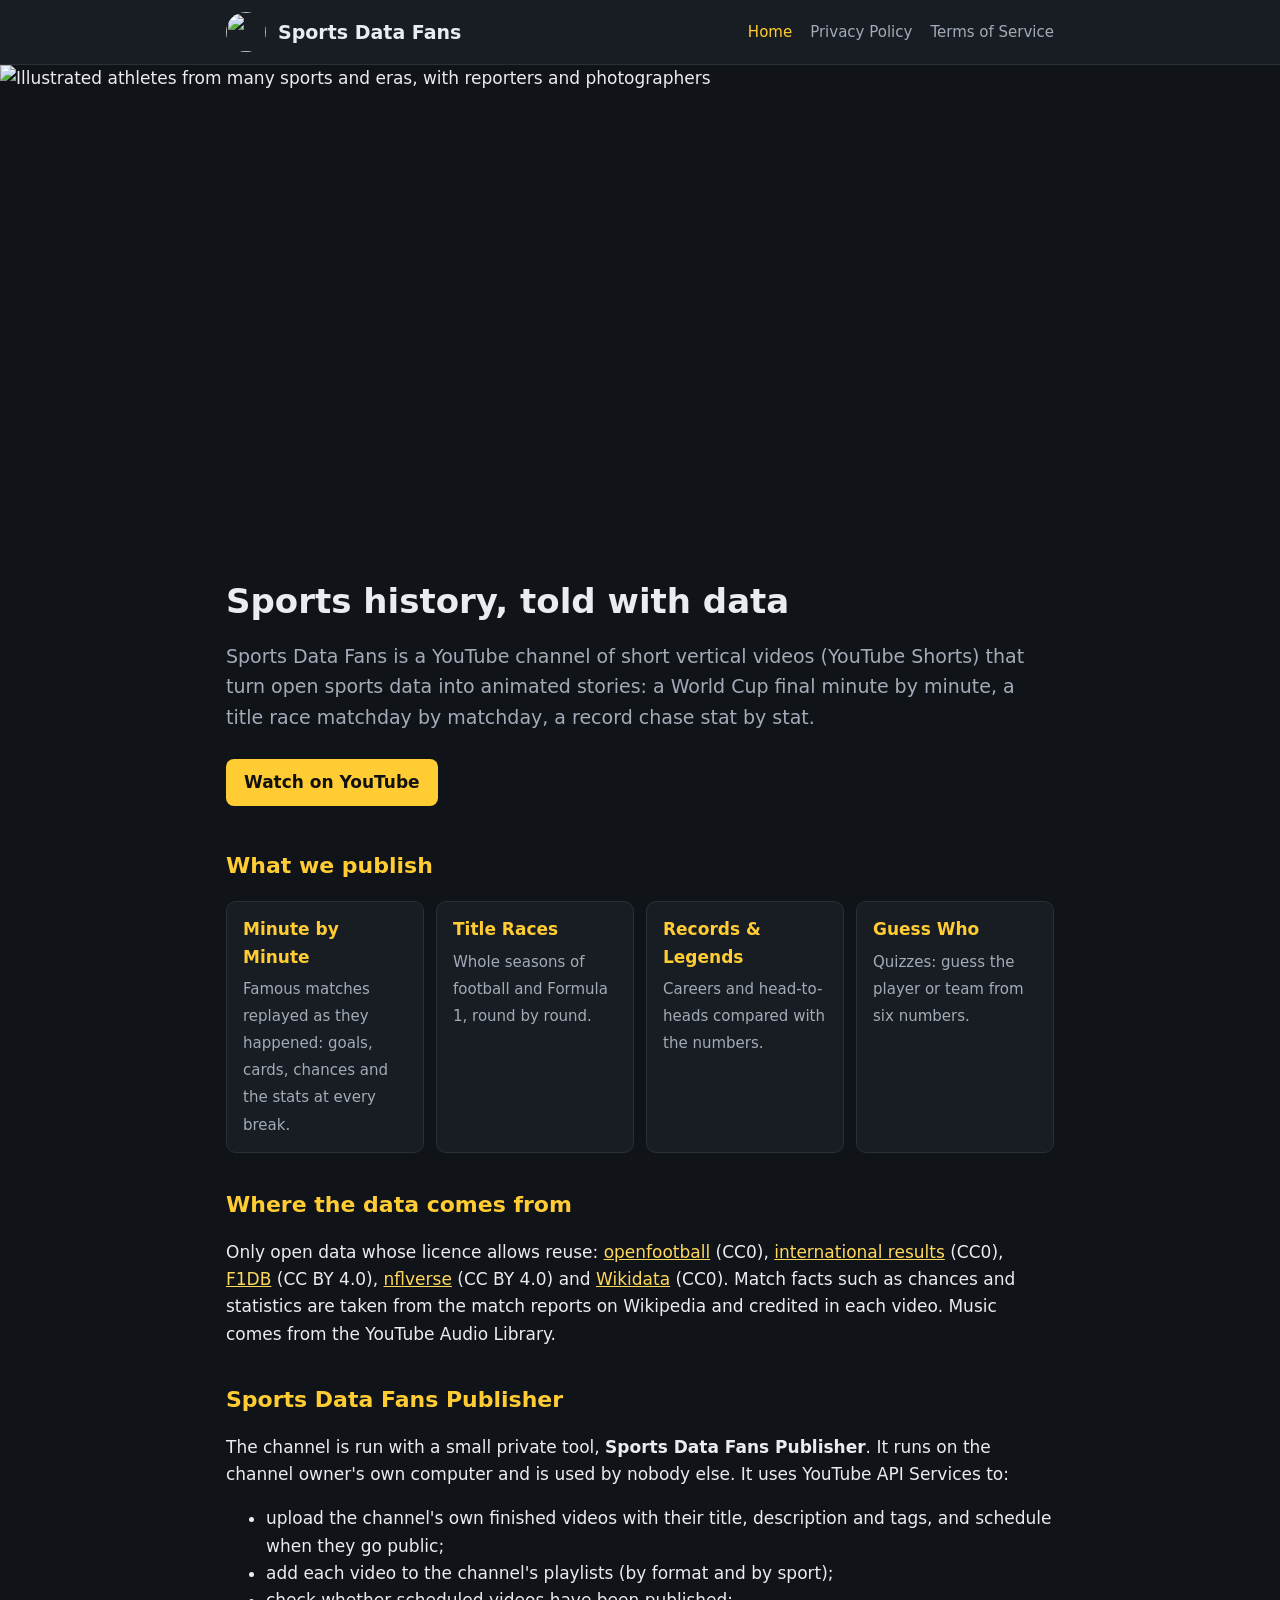
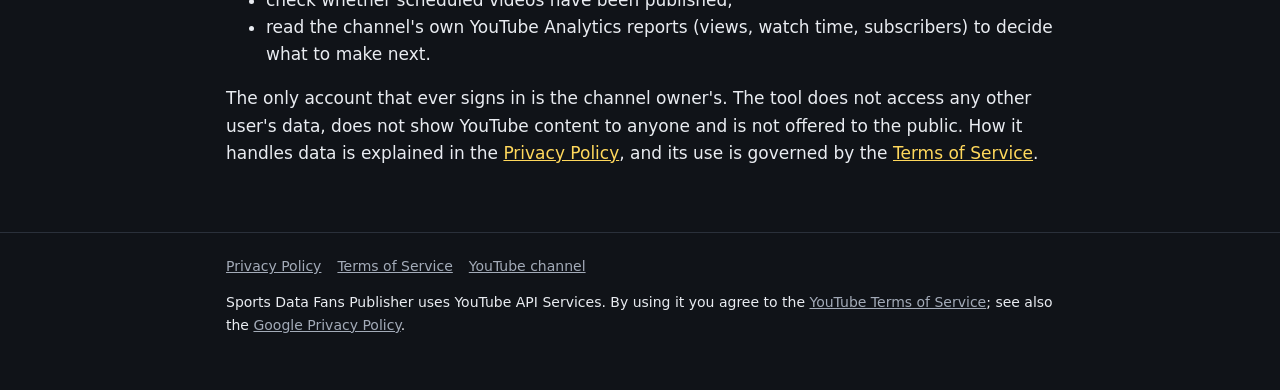
==== index.html @ 46db174c "web: portada, política de privacidad y términos" ====
<!doctype html>
<html lang="en">
<head>
<meta charset="utf-8">
<meta name="viewport" content="width=device-width, initial-scale=1">
<title>Sports Data Fans</title>
<meta name="description" content="Sports Data Fans is a YouTube channel of short, animated sports data stories: minute-by-minute finals, title races, records and quizzes.">
<link rel="icon" href="assets/favicon.png">
<link rel="stylesheet" href="style.css">
</head>
<body>
<header class="top">
  <div class="wrap">
    <a class="logo" href="./"><img src="assets/avatar.png" alt="">Sports Data Fans</a>
    <nav>
      <a href="./" aria-current="page">Home</a>
      <a href="privacy.html">Privacy Policy</a>
      <a href="terms.html">Terms of Service</a>
    </nav>
  </div>
</header>
<div class="hero"><img src="assets/banner.jpg" alt="Illustrated athletes from many sports and eras, with reporters and photographers"></div>
<main class="wrap">
  <h1>Sports history, told with data</h1>
  <p class="lead">Sports Data Fans is a YouTube channel of short vertical videos (YouTube Shorts) that turn open sports data into animated stories: a World Cup final minute by minute, a title race matchday by matchday, a record chase stat by stat.</p>
  <a class="button" href="https://www.youtube.com/@SportsDataFans">Watch on YouTube</a>

  <h2>What we publish</h2>
  <div class="cards">
    <div class="card"><b>Minute by Minute</b><span>Famous matches replayed as they happened: goals, cards, chances and the stats at every break.</span></div>
    <div class="card"><b>Title Races</b><span>Whole seasons of football and Formula 1, round by round.</span></div>
    <div class="card"><b>Records &amp; Legends</b><span>Careers and head-to-heads compared with the numbers.</span></div>
    <div class="card"><b>Guess Who</b><span>Quizzes: guess the player or team from six numbers.</span></div>
  </div>

  <h2>Where the data comes from</h2>
  <p>Only open data whose licence allows reuse: <a href="https://github.com/openfootball">openfootball</a> (CC0), <a href="https://github.com/martj42/international_results">international results</a> (CC0), <a href="https://github.com/f1db/f1db">F1DB</a> (CC BY 4.0), <a href="https://github.com/nflverse/nflverse-data">nflverse</a> (CC BY 4.0) and <a href="https://www.wikidata.org/">Wikidata</a> (CC0). Match facts such as chances and statistics are taken from the match reports on Wikipedia and credited in each video. Music comes from the YouTube Audio Library.</p>

  <h2 id="publisher">Sports Data Fans Publisher</h2>
  <p>The channel is run with a small private tool, <b>Sports Data Fans Publisher</b>. It runs on the channel owner's own computer and is used by nobody else. It uses YouTube API Services to:</p>
  <ul>
    <li>upload the channel's own finished videos with their title, description and tags, and schedule when they go public;</li>
    <li>add each video to the channel's playlists (by format and by sport);</li>
    <li>check whether scheduled videos have been published;</li>
    <li>read the channel's own YouTube Analytics reports (views, watch time, subscribers) to decide what to make next.</li>
  </ul>
  <p>The only account that ever signs in is the channel owner's. The tool does not access any other user's data, does not show YouTube content to anyone and is not offered to the public. How it handles data is explained in the <a href="privacy.html">Privacy Policy</a>, and its use is governed by the <a href="terms.html">Terms of Service</a>.</p>
</main>
<footer>
  <div class="wrap">
    <div class="links">
      <a href="privacy.html">Privacy Policy</a>
      <a href="terms.html">Terms of Service</a>
      <a href="https://www.youtube.com/@SportsDataFans">YouTube channel</a>
    </div>
    <p>Sports Data Fans Publisher uses YouTube API Services. By using it you agree to the <a href="https://www.youtube.com/t/terms">YouTube Terms of Service</a>; see also the <a href="https://policies.google.com/privacy">Google Privacy Policy</a>.</p>
  </div>
</footer>
</body>
</html>
---- style.css ----
:root {
  --bg: #101318;
  --panel: #181c23;
  --line: #2a303a;
  --text: #e9ecf1;
  --muted: #a3abb8;
  --accent: #ffcc33;
  --link: #ffd85c;
}
* { box-sizing: border-box; }
html { -webkit-text-size-adjust: 100%; }
body {
  margin: 0;
  background: var(--bg);
  color: var(--text);
  font: 17px/1.6 system-ui, -apple-system, "Segoe UI", Roboto, sans-serif;
}
a { color: var(--link); }
header.top {
  border-bottom: 1px solid var(--line);
  background: var(--panel);
}
.wrap { max-width: 860px; margin: 0 auto; padding: 0 16px; }
.top .wrap { display: flex; align-items: center; gap: 14px; padding-top: 12px; padding-bottom: 12px; flex-wrap: wrap; }
.logo { display: flex; align-items: center; gap: 12px; color: var(--text); text-decoration: none; font-weight: 700; font-size: 19px; }
.logo img { width: 40px; height: 40px; border-radius: 50%; }
nav { margin-left: auto; display: flex; gap: 18px; flex-wrap: wrap; }
nav a { color: var(--muted); text-decoration: none; font-size: 15px; }
nav a:hover, nav a[aria-current] { color: var(--accent); }
.hero img { width: 100%; display: block; aspect-ratio: 16 / 6; object-fit: cover; }
main.wrap { padding-top: 36px; padding-bottom: 48px; }
h1 { font-size: 34px; line-height: 1.2; margin: 0 0 12px; }
h2 { font-size: 22px; margin: 34px 0 10px; color: var(--accent); }
h3 { font-size: 18px; margin: 22px 0 6px; }
p, li { color: var(--text); }
.lead { font-size: 19px; color: var(--muted); }
.meta { color: var(--muted); font-size: 15px; }
.cards { display: grid; grid-template-columns: repeat(auto-fit, minmax(190px, 1fr)); gap: 12px; margin: 18px 0; }
.card { background: var(--panel); border: 1px solid var(--line); border-radius: 10px; padding: 14px 16px; }
.card b { display: block; color: var(--accent); margin-bottom: 4px; }
.card span { color: var(--muted); font-size: 15px; }
.button { display: inline-block; background: var(--accent); color: #111; font-weight: 700; padding: 10px 18px; border-radius: 8px; text-decoration: none; margin: 8px 0; }
table { border-collapse: collapse; width: 100%; margin: 12px 0; font-size: 15px; }
th, td { text-align: left; border: 1px solid var(--line); padding: 8px 10px; vertical-align: top; }
th { background: var(--panel); }
.table { overflow-x: auto; }
footer { border-top: 1px solid var(--line); padding: 22px 0 40px; color: var(--muted); font-size: 14px; }
footer a { color: var(--muted); }
footer .links { display: flex; gap: 16px; flex-wrap: wrap; margin-bottom: 8px; }
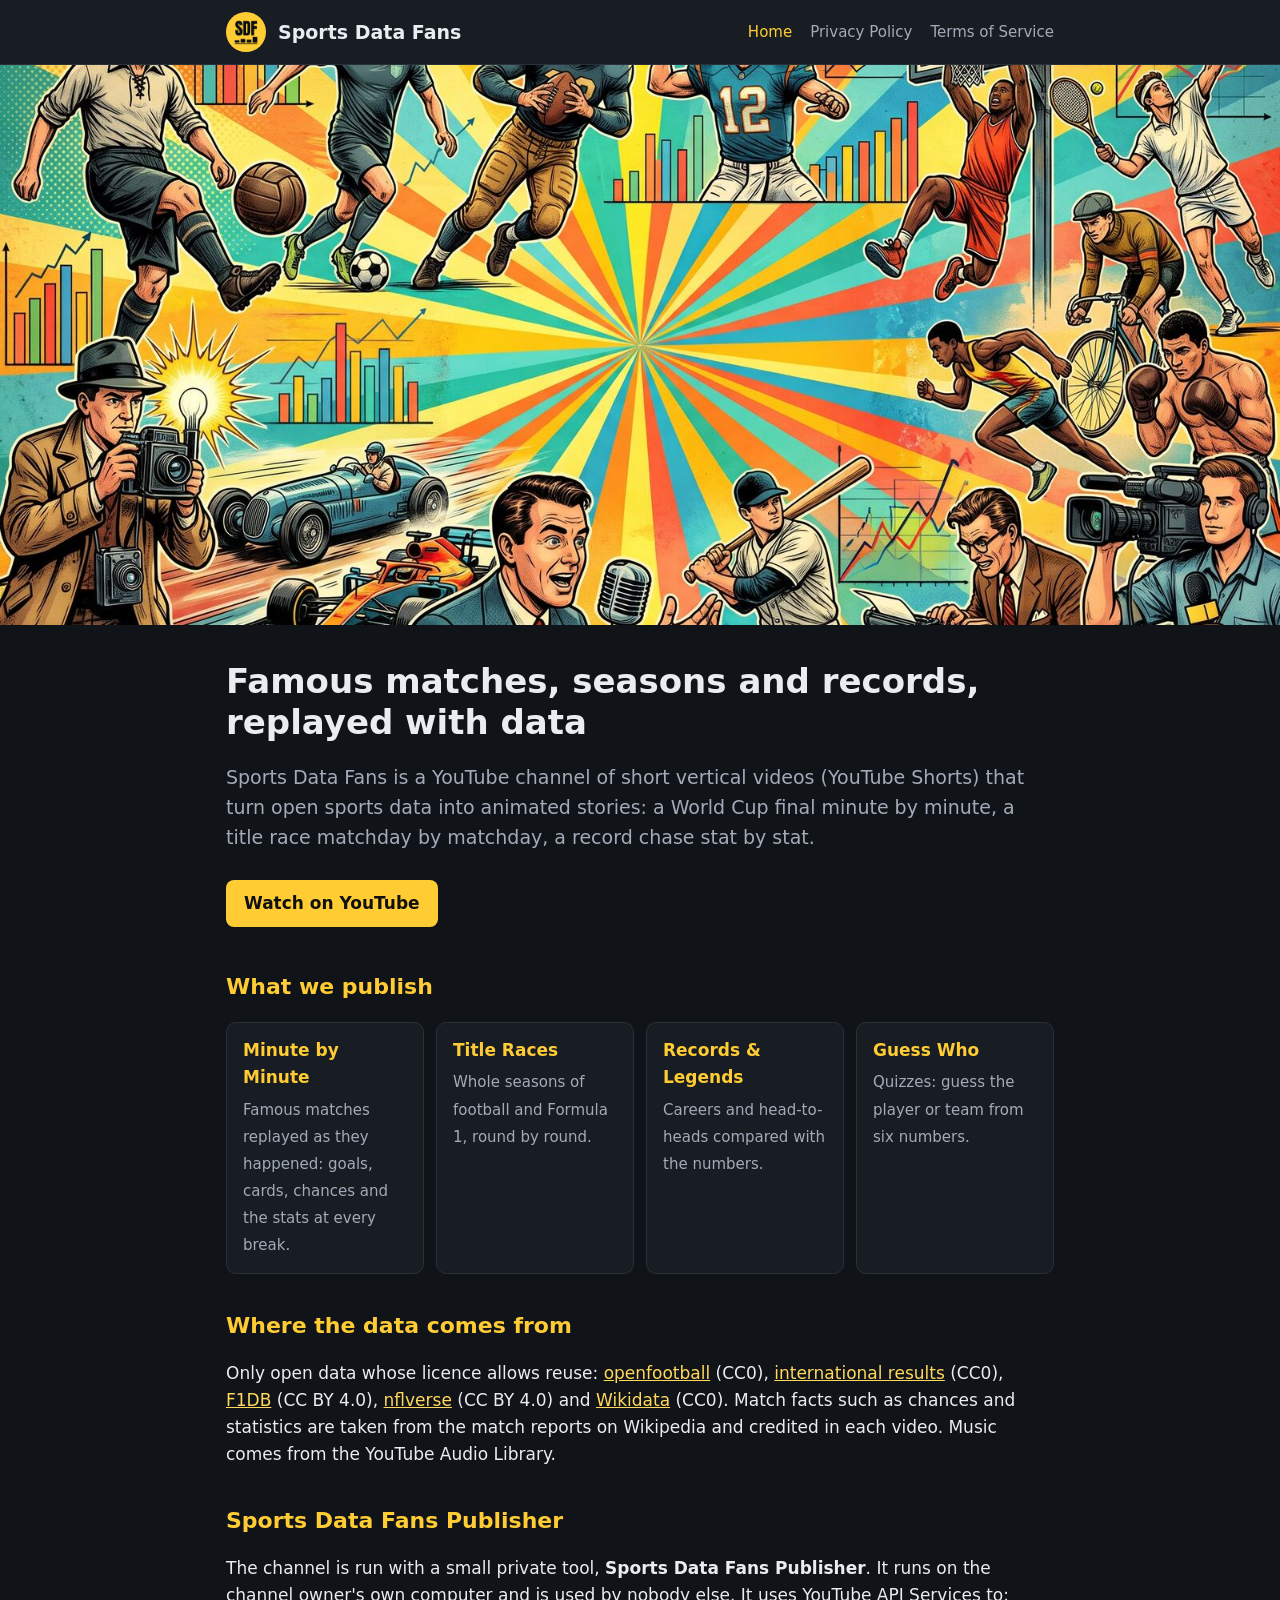
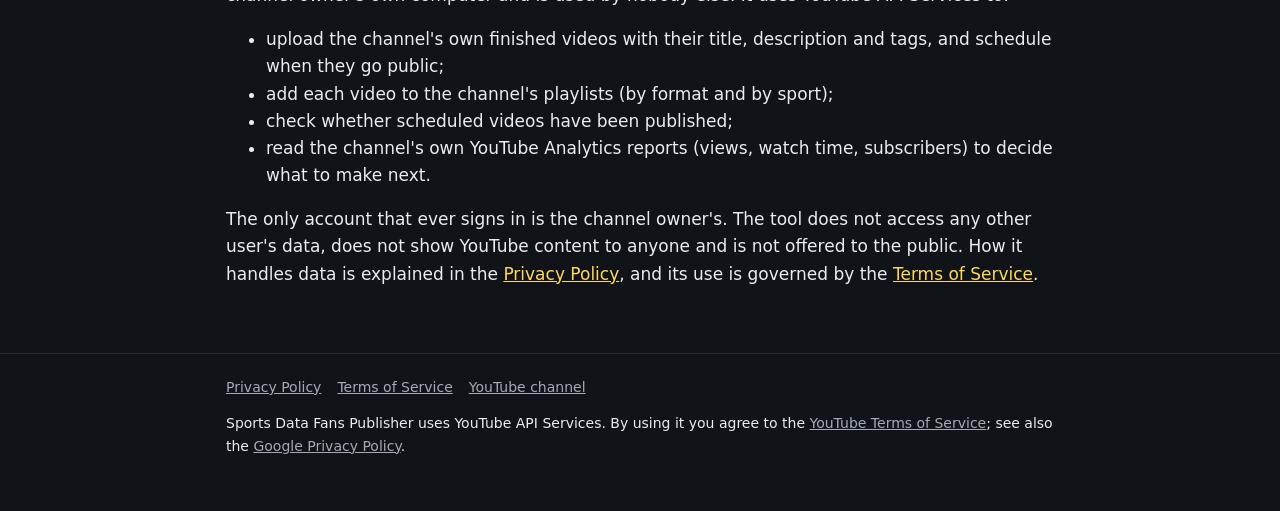
==== commit f112d4cb: "web: cabecera del canal con el logo" ====
--- a/index.html
+++ b/index.html
@@ -19,9 +19,9 @@
     </nav>
   </div>
 </header>
-<div class="hero"><img src="assets/banner.jpg" alt="Illustrated athletes from many sports and eras, with reporters and photographers"></div>
+<div class="hero"><img src="assets/banner.jpg" alt="Sports Data Fans: illustrated athletes from many sports and eras, with reporters and photographers"></div>
 <main class="wrap">
-  <h1>Sports history, told with data</h1>
+  <h1>Famous matches, seasons and records, replayed with data</h1>
   <p class="lead">Sports Data Fans is a YouTube channel of short vertical videos (YouTube Shorts) that turn open sports data into animated stories: a World Cup final minute by minute, a title race matchday by matchday, a record chase stat by stat.</p>
   <a class="button" href="https://www.youtube.com/@SportsDataFans">Watch on YouTube</a>
 
--- a/style.css
+++ b/style.css
@@ -27,7 +27,7 @@
 nav { margin-left: auto; display: flex; gap: 18px; flex-wrap: wrap; }
 nav a { color: var(--muted); text-decoration: none; font-size: 15px; }
 nav a:hover, nav a[aria-current] { color: var(--accent); }
-.hero img { width: 100%; display: block; aspect-ratio: 16 / 6; object-fit: cover; }
+.hero img { width: 100%; display: block; aspect-ratio: 16 / 7; object-fit: cover; }
 main.wrap { padding-top: 36px; padding-bottom: 48px; }
 h1 { font-size: 34px; line-height: 1.2; margin: 0 0 12px; }
 h2 { font-size: 22px; margin: 34px 0 10px; color: var(--accent); }
